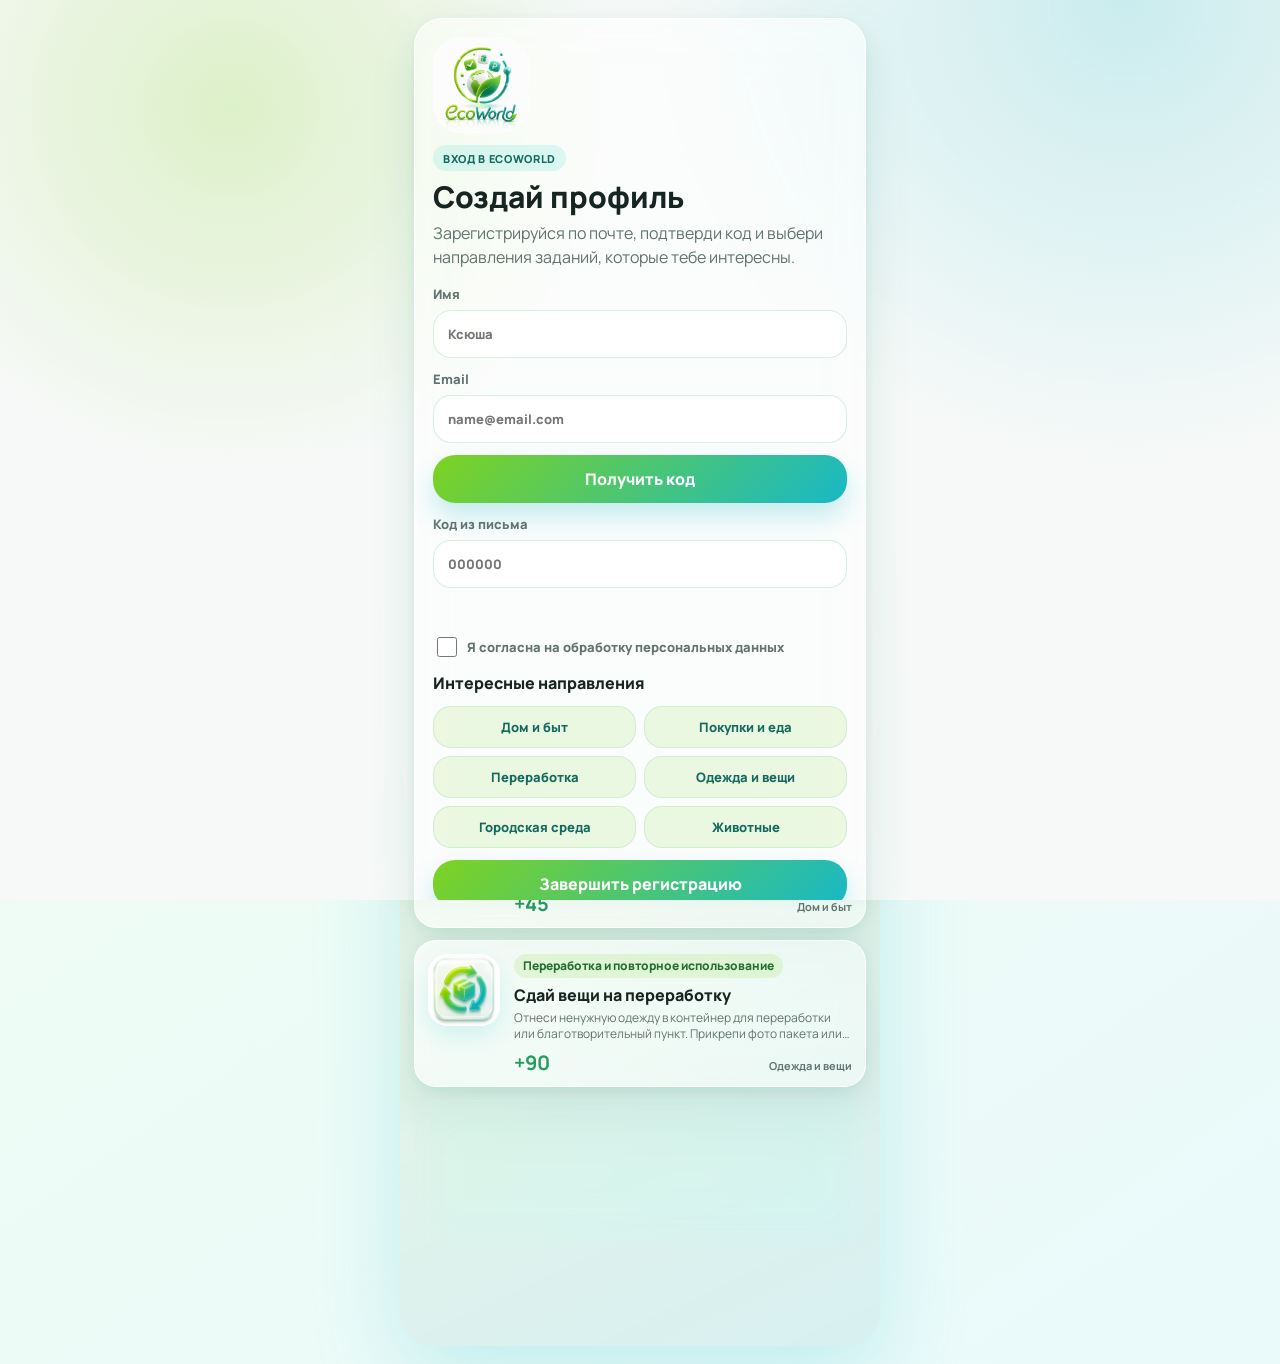
==== index.html @ ea5f26db "Add files via upload" ====
<!doctype html>
<html lang="ru">
  <head>
    <meta charset="UTF-8" />
    <meta name="viewport" content="width=device-width, initial-scale=1.0, viewport-fit=cover" />
    <title>EcoWorld</title>
    <link rel="stylesheet" href="./styles.css" />
    <script src="https://api-maps.yandex.ru/2.1/?lang=ru_RU" defer></script>
  </head>
  <body>
    <div class="phone-shell">
      <section class="auth-screen active" id="authScreen">
        <div class="auth-card glass-card">
          <img src="./assets/ecoworld-logo.png" alt="EcoWorld" />
          <span class="kicker">Вход в EcoWorld</span>
          <h1>Создай профиль</h1>
          <p>Зарегистрируйся по почте, подтверди код и выбери направления заданий, которые тебе интересны.</p>

          <form class="auth-form" id="authForm">
            <label>
              Имя
              <input name="name" type="text" placeholder="Ксюша" required />
            </label>
            <label>
              Email
              <input name="email" type="email" placeholder="name@email.com" required />
            </label>
            <button class="primary-action" type="button" id="sendCodeButton">Получить код</button>
            <label>
              Код из письма
              <input name="code" inputmode="numeric" maxlength="6" placeholder="000000" required />
            </label>
            <p class="demo-code" id="demoCodeHint"></p>
            <label class="consent-row">
              <input name="consent" type="checkbox" required />
              <span>Я согласна на обработку персональных данных</span>
            </label>
            <div class="interest-select" id="interestSelect" aria-label="Интересные направления заданий"></div>
            <button class="primary-action" type="submit">Завершить регистрацию</button>
          </form>
        </div>
      </section>

      <header class="app-header">
        <button class="logo-button" data-home="tasks" aria-label="EcoWorld">
          <img src="./assets/ecoworld-logo.png" alt="EcoWorld" />
        </button>
        <div class="header-copy">
          <strong>EcoWorld</strong>
          <span>Экология, которая приносит пользу</span>
        </div>
        <div class="balance-pill" id="headerBalance">0</div>
      </header>

      <main class="screen-stack">
        <section class="screen active" id="screen-tasks">
          <div class="screen-title">
            <span class="kicker">Все действия</span>
            <h1>Задания EcoWorld</h1>
            <p>Делай как обычно. Получай больше.</p>
          </div>

          <div class="segment-control" aria-label="Фильтр заданий">
            <button class="segment active" data-task-filter="all">Все</button>
            <button class="segment" data-task-filter="points">Точки рядом</button>
            <button class="segment" data-task-filter="independent">Можно везде</button>
          </div>

          <div class="task-feed" id="taskFeed"></div>
        </section>

        <section class="screen" id="screen-map">
          <div class="screen-title">
            <span class="kicker">Карта партнеров</span>
            <h1>Задания рядом</h1>
            <p>На карте показаны задания компаний-партнеров, привязанные к конкретной точке.</p>
          </div>

          <div class="glass-card map-card">
            <div id="yandexMap" class="yandex-map" aria-label="Яндекс карта с партнерскими заданиями"></div>
            <div class="map-fallback" id="mapFallback" hidden>
              <strong>Яндекс Карты</strong>
              <span>Если карта не загрузилась, откройте точку партнера через кнопку в задании.</span>
            </div>
          </div>

          <div class="partner-map-list" id="partnerMapList"></div>
        </section>

        <section class="screen" id="screen-learning">
          <div class="screen-title">
            <span class="kicker">Обучение</span>
            <h1>Полезные материалы</h1>
            <p>Короткие карточки, статьи и практические подсказки по экологичным действиям.</p>
          </div>
          <div class="learning-feed" id="learningFeed"></div>
        </section>

        <section class="screen" id="screen-task-detail">
          <button class="back-button" data-back="tasks">Назад</button>
          <article id="taskDetailPage"></article>
        </section>

        <section class="screen" id="screen-confirm">
          <button class="back-button" data-back="detail">Назад</button>
          <article id="confirmPage"></article>
        </section>

        <section class="screen" id="screen-learning-detail">
          <button class="back-button" data-back="learning">Назад</button>
          <article id="learningDetailPage"></article>
        </section>

        <section class="screen" id="screen-rating">
          <div class="screen-title">
            <span class="kicker">Экология</span>
            <h1>Рейтинг</h1>
            <p>Выполняй задания, поднимайся выше и забирай приз месяца.</p>
          </div>
          <div id="leaderboard" class="leaderboard"></div>
        </section>

        <section class="screen" id="screen-profile">
          <div class="profile-hero glass-card" id="profileHero"></div>
          <div class="section-heading">
            <span class="kicker">Экологический вклад</span>
            <h2>Результат по типам заданий</h2>
          </div>
          <div class="impact-grid" id="impactGrid"></div>
          <div class="glass-card history-card">
            <div class="card-head">
              <span class="kicker">История</span>
              <h2>Выполнено</h2>
            </div>
            <div id="historyList"></div>
          </div>
        </section>
      </main>

      <nav class="bottom-nav" aria-label="Навигация приложения">
        <button class="bottom-link active" data-view="tasks"><span>✓</span>Задания</button>
        <button class="bottom-link" data-view="map"><span>⌖</span>Карта</button>
        <button class="bottom-link" data-view="learning"><span>◇</span>Обучение</button>
        <button class="bottom-link" data-view="rating"><span>▦</span>Рейтинг</button>
        <button class="bottom-link" data-view="profile"><span>◉</span>Профиль</button>
      </nav>
    </div>

    <script src="./app.js"></script>
  </body>
</html>
---- styles.css ----
@import url("https://fonts.googleapis.com/css2?family=Manrope:wght@400;600;700;800&display=swap");

:root {
  --green: #7ed321;
  --dark-green: #33b864;
  --teal: #28d7c5;
  --tech-teal: #18b8c7;
  --white: #ffffff;
  --soft-bg: #f7f9f8;
  --ink: #172522;
  --muted: #60736f;
  --line: rgba(51, 184, 100, 0.18);
  --glass: rgba(255, 255, 255, 0.58);
  --gradient: linear-gradient(135deg, #7ed321 0%, #18b8c7 100%);
  --gradient-soft: linear-gradient(145deg, rgba(126, 211, 33, 0.18), rgba(40, 215, 197, 0.14));
  --shadow: 0 18px 45px rgba(19, 115, 104, 0.14), 0 3px 12px rgba(51, 184, 100, 0.08);
  --radius-lg: 28px;
  --radius-md: 22px;
  --radius-sm: 16px;
  font-family: "Manrope", Inter, system-ui, sans-serif;
}

* {
  box-sizing: border-box;
}

html {
  min-height: 100%;
  background: var(--soft-bg);
}

body {
  margin: 0;
  min-width: 320px;
  min-height: 100vh;
  color: var(--ink);
  background: linear-gradient(145deg, #f7f9f8 0%, #eefcf5 42%, #eafafb 100%);
}

button,
input,
textarea {
  font: inherit;
}

button {
  cursor: pointer;
}

.phone-shell {
  width: min(100%, 480px);
  min-height: 100vh;
  margin: 0 auto;
  position: relative;
  overflow-x: hidden;
  background:
    linear-gradient(155deg, rgba(255, 255, 255, 0.84) 0%, rgba(126, 211, 33, 0.1) 42%, rgba(24, 184, 199, 0.14) 100%),
    var(--soft-bg);
}

.phone-shell::before {
  display: none;
}

.auth-screen {
  position: fixed;
  inset: 0;
  z-index: 80;
  display: none;
  place-items: start center;
  padding: 18px 14px;
  overflow-y: auto;
  background:
    radial-gradient(circle at 18% 12%, rgba(126, 211, 33, 0.22), transparent 28%),
    radial-gradient(circle at 88% 0%, rgba(24, 184, 199, 0.2), transparent 32%),
    rgba(247, 249, 248, 0.94);
  backdrop-filter: blur(18px);
}

.auth-screen.active {
  display: grid;
}

.auth-card {
  width: min(100%, 452px);
  padding: 18px;
}

.auth-card > img {
  display: block;
  width: 96px;
  height: 96px;
  object-fit: contain;
  margin-bottom: 12px;
  border-radius: 28px;
  background: rgba(255, 255, 255, 0.72);
}

.auth-form,
.interest-select {
  display: grid;
  gap: 12px;
}

.auth-form label {
  display: grid;
  gap: 7px;
  color: var(--muted);
  font-size: 13px;
  font-weight: 800;
}

.auth-form input {
  min-height: 48px;
  border: 1px solid rgba(51, 184, 100, 0.2);
  border-radius: 18px;
  padding: 0 14px;
  color: var(--ink);
  background: rgba(255, 255, 255, 0.84);
  outline: 0;
}

.consent-row {
  grid-template-columns: auto 1fr;
  align-items: center;
}

.consent-row input {
  width: 20px;
  height: 20px;
  min-height: 20px;
}

.demo-code {
  min-height: 22px;
  margin-bottom: 0;
  color: #146a5f;
  font-weight: 800;
}

.interest-title {
  color: var(--ink);
  font-weight: 800;
}

.interest-grid {
  display: grid;
  grid-template-columns: repeat(2, minmax(0, 1fr));
  gap: 8px;
}

.interest-chip {
  position: relative;
  display: block !important;
}

.interest-chip input {
  position: absolute;
  opacity: 0;
  pointer-events: none;
}

.interest-chip span {
  display: grid;
  min-height: 42px;
  place-items: center;
  padding: 8px;
  border-radius: 18px;
  text-align: center;
  color: #146a5f;
  background: rgba(126, 211, 33, 0.12);
  border: 1px solid rgba(51, 184, 100, 0.16);
}

.interest-chip input:checked + span {
  color: var(--white);
  background: var(--gradient);
  box-shadow: 0 12px 22px rgba(24, 184, 199, 0.18);
}

.app-header {
  position: sticky;
  top: 0;
  z-index: 20;
  display: grid;
  grid-template-columns: 58px 1fr auto;
  align-items: center;
  gap: 10px;
  padding: max(12px, env(safe-area-inset-top)) 18px 12px;
  background: rgba(247, 249, 248, 0.78);
  border-bottom: 1px solid rgba(255, 255, 255, 0.74);
  backdrop-filter: blur(18px);
}

.logo-button {
  width: 58px;
  height: 58px;
  border: 0;
  border-radius: 20px;
  background: rgba(255, 255, 255, 0.68);
  box-shadow: 0 10px 24px rgba(51, 184, 100, 0.16);
  display: grid;
  place-items: center;
}

.logo-button img {
  width: 50px;
  height: 50px;
  object-fit: contain;
}

.header-copy {
  min-width: 0;
}

.header-copy strong,
.header-copy span {
  display: block;
}

.header-copy strong {
  font-size: 20px;
  font-weight: 800;
  letter-spacing: 0;
}

.header-copy span {
  color: var(--muted);
  font-size: 12px;
  white-space: nowrap;
  overflow: hidden;
  text-overflow: ellipsis;
}

.balance-pill {
  min-width: 58px;
  height: 42px;
  border-radius: 999px;
  display: grid;
  place-items: center;
  color: var(--white);
  background: var(--gradient);
  font-weight: 800;
  box-shadow: 0 10px 24px rgba(24, 184, 199, 0.28);
}

.screen-stack {
  position: relative;
  z-index: 1;
  padding: 16px 14px 100px;
}

.screen {
  display: none;
  animation: rise 220ms ease;
}

.screen.active {
  display: block;
}

@keyframes rise {
  from {
    opacity: 0;
    transform: translateY(8px);
  }
  to {
    opacity: 1;
    transform: translateY(0);
  }
}

.screen-title {
  margin: 4px 2px 16px;
}

.kicker {
  display: inline-flex;
  align-items: center;
  min-height: 26px;
  padding: 0 10px;
  border-radius: 999px;
  color: #146a5f;
  background: rgba(40, 215, 197, 0.15);
  font-size: 11px;
  font-weight: 800;
  text-transform: uppercase;
  letter-spacing: 0.06em;
}

h1,
h2,
h3,
p {
  margin-top: 0;
}

h1 {
  margin: 10px 0 8px;
  font-size: 30px;
  line-height: 1.05;
  font-weight: 800;
  letter-spacing: 0;
}

h2 {
  margin: 8px 0;
  font-size: 23px;
  line-height: 1.15;
  font-weight: 800;
  letter-spacing: 0;
}

h3 {
  margin: 8px 0 6px;
  font-size: 18px;
  line-height: 1.2;
  font-weight: 800;
  letter-spacing: 0;
}

p {
  color: var(--muted);
  line-height: 1.5;
}

.glass-card {
  border: 1px solid rgba(255, 255, 255, 0.9);
  border-radius: var(--radius-lg);
  background: var(--glass);
  box-shadow: var(--shadow);
  backdrop-filter: blur(24px) saturate(135%);
  -webkit-backdrop-filter: blur(24px) saturate(135%);
}

.map-card {
  position: relative;
  height: 390px;
  overflow: hidden;
}

.yandex-map {
  width: 100%;
  height: 100%;
}

.map-fallback {
  position: absolute;
  inset: 18px;
  display: grid;
  place-content: center;
  gap: 8px;
  text-align: center;
  border-radius: 22px;
  background:
    linear-gradient(135deg, rgba(126, 211, 33, 0.84), rgba(24, 184, 199, 0.84)),
    var(--soft-bg);
  color: var(--white);
}

.map-fallback[hidden] {
  display: none !important;
}

.map-fallback span {
  color: rgba(255, 255, 255, 0.88);
}

.partner-map-list,
.task-feed,
.learning-feed,
.leaderboard,
#historyList {
  display: grid;
  gap: 12px;
}

.partner-map-list {
  margin-top: 14px;
}

.partner-row,
.task-card,
.learning-card,
.leader-row,
.history-row,
.impact-card,
.detail-card,
.confirm-card {
  border: 1px solid rgba(255, 255, 255, 0.82);
  border-radius: var(--radius-md);
  background: linear-gradient(145deg, rgba(255, 255, 255, 0.72), rgba(255, 255, 255, 0.46));
  box-shadow: var(--shadow);
  backdrop-filter: blur(22px) saturate(135%);
  -webkit-backdrop-filter: blur(22px) saturate(135%);
}

.partner-row {
  display: grid;
  grid-template-columns: 58px 1fr;
  gap: 12px;
  align-items: center;
  padding: 12px;
  border: 0;
  color: inherit;
  text-align: left;
  width: 100%;
}

.round-image,
.round-icon {
  display: grid;
  place-items: center;
  width: 58px;
  height: 58px;
  border-radius: 16px;
  color: var(--white);
  background: var(--gradient);
  box-shadow: inset 0 2px 8px rgba(255, 255, 255, 0.36), 0 10px 18px rgba(24, 184, 199, 0.18);
  font-weight: 800;
  overflow: hidden;
}

.round-image img {
  width: 100%;
  height: 100%;
  object-fit: cover;
}

.segment-control {
  display: grid;
  grid-template-columns: repeat(3, 1fr);
  gap: 6px;
  padding: 6px;
  margin-bottom: 14px;
  border-radius: 999px;
  background: rgba(255, 255, 255, 0.52);
  border: 1px solid rgba(255, 255, 255, 0.76);
  box-shadow: 0 12px 30px rgba(19, 115, 104, 0.09);
  backdrop-filter: blur(20px);
}

.segment {
  min-height: 38px;
  border: 0;
  border-radius: 999px;
  color: var(--muted);
  background: transparent;
  font-size: 13px;
  font-weight: 800;
}

.segment.active {
  color: var(--white);
  background: var(--gradient);
  box-shadow: 0 10px 22px rgba(24, 184, 199, 0.2);
}

.task-card {
  width: 100%;
  display: grid;
  grid-template-columns: 72px 1fr;
  gap: 14px;
  padding: 13px;
  color: inherit;
  text-align: left;
  transition: transform 180ms ease, box-shadow 180ms ease;
}

.task-card:hover {
  transform: translateY(-2px);
  box-shadow: 0 22px 48px rgba(19, 115, 104, 0.18);
}

.task-card:active {
  transform: scale(0.99);
}

.task-thumb,
.task-image {
  position: relative;
  overflow: hidden;
  border-radius: 20px;
  background: rgba(255, 255, 255, 0.68);
  min-height: 76px;
  display: grid;
  place-items: center;
  box-shadow: inset 0 2px 12px rgba(255, 255, 255, 0.32), 0 12px 24px rgba(24, 184, 199, 0.13);
}

.task-thumb img,
.task-image img {
  width: 100%;
  height: 100%;
  object-fit: cover;
}

.task-thumb {
  width: 72px;
  height: 72px;
  min-height: 72px;
  align-self: start;
  box-shadow: 0 10px 24px rgba(24, 184, 199, 0.16);
}

.task-thumb img {
  object-fit: contain;
}

.task-body {
  min-width: 0;
}

.task-body h3 {
  margin: 8px 0 5px;
  font-size: 16px;
}

.task-summary {
  display: -webkit-box;
  margin: 0;
  overflow: hidden;
  font-size: 12px;
  line-height: 1.38;
  -webkit-box-orient: vertical;
  -webkit-line-clamp: 2;
}

.task-card-footer {
  display: flex;
  align-items: end;
  justify-content: space-between;
  gap: 10px;
  margin-top: 10px;
}

.task-card-footer strong {
  color: #259b5c;
  font-size: 20px;
  line-height: 1;
}

.task-card-footer span {
  overflow: hidden;
  color: var(--muted);
  font-size: 11px;
  font-weight: 700;
  text-align: right;
  text-overflow: ellipsis;
  white-space: nowrap;
}

.learning-card {
  width: 100%;
  display: grid;
  grid-template-columns: 82px 1fr;
  gap: 14px;
  padding: 13px;
  color: inherit;
  text-align: left;
  transition: transform 180ms ease, box-shadow 180ms ease;
}

.learning-card:hover {
  transform: translateY(-2px);
  box-shadow: 0 22px 48px rgba(19, 115, 104, 0.18);
}

.learning-card:active {
  transform: scale(0.99);
}

.learning-card img {
  width: 82px;
  height: 82px;
  object-fit: contain;
  border-radius: 20px;
  box-shadow: 0 12px 24px rgba(24, 184, 199, 0.13);
}

.learning-card strong,
.learning-card small {
  display: block;
}

.learning-card strong {
  margin: 8px 0 4px;
  font-size: 18px;
  line-height: 1.15;
}

.learning-card small {
  color: var(--muted);
  font-weight: 700;
}

.learning-card p {
  margin: 8px 0 0;
  font-size: 13px;
}

.meta-line,
.task-tags,
.detail-meta {
  display: flex;
  flex-wrap: wrap;
  gap: 8px;
  align-items: center;
}

.tag {
  display: inline-flex;
  align-items: center;
  min-height: 24px;
  padding: 0 9px;
  border-radius: 999px;
  background: rgba(126, 211, 33, 0.15);
  color: #246f33;
  font-size: 12px;
  font-weight: 800;
}

.tag.partner {
  background: rgba(40, 215, 197, 0.18);
  color: #146a5f;
}

.tag.done {
  color: var(--white);
  background: var(--dark-green);
}

.tag.accent {
  color: var(--white);
  background: var(--gradient);
}

.back-button,
.primary-action,
.secondary-action,
.upload-label,
.text-submit {
  border: 0;
  border-radius: 22px;
  min-height: 48px;
  font-weight: 800;
}

.back-button {
  display: inline-flex;
  align-items: center;
  gap: 8px;
  padding: 0 14px;
  margin-bottom: 14px;
  color: #146a5f;
  background: rgba(255, 255, 255, 0.74);
}

.back-button::before {
  content: "‹";
  font-size: 24px;
  line-height: 0;
}

.detail-card,
.confirm-card {
  padding: 14px;
}

.task-image {
  height: 210px;
  margin: 12px 0 16px;
}

.points-box {
  display: flex;
  justify-content: space-between;
  align-items: center;
  gap: 16px;
  margin: 16px 0;
  padding: 14px;
  border-radius: 22px;
  background: linear-gradient(135deg, rgba(126, 211, 33, 0.16), rgba(40, 215, 197, 0.14));
}

.points-box strong {
  color: #146a5f;
  font-size: 24px;
}

.action-stack {
  display: grid;
  gap: 10px;
  margin-top: 16px;
}

.primary-action,
.text-submit {
  width: 100%;
  color: var(--white);
  background: var(--gradient);
  box-shadow: 0 14px 26px rgba(24, 184, 199, 0.24);
}

.secondary-action,
.upload-label {
  width: 100%;
  color: #146a5f;
  background: rgba(255, 255, 255, 0.82);
  border: 1px solid rgba(51, 184, 100, 0.18);
}

.upload-label {
  display: grid;
  place-items: center;
}

.upload-label input {
  display: none;
}

.confirm-hint {
  text-align: center;
  color: var(--ink);
  font-weight: 800;
}

.qr-wrap {
  display: grid;
  place-items: center;
  padding: 16px;
}

#qrCanvas {
  width: 230px;
  height: 230px;
  border: 12px solid rgba(255, 255, 255, 0.9);
  border-radius: 24px;
  box-shadow: 0 14px 34px rgba(24, 184, 199, 0.16);
}

.proof-textarea {
  width: 100%;
  min-height: 128px;
  resize: vertical;
  margin: 12px 0;
  padding: 14px;
  border-radius: 22px;
  border: 1px solid rgba(51, 184, 100, 0.2);
  outline: 0;
  background: rgba(255, 255, 255, 0.82);
}

.leader-row,
.history-row {
  display: grid;
  grid-template-columns: auto 1fr auto;
  gap: 12px;
  align-items: center;
  padding: 12px;
}

.rank {
  display: grid;
  place-items: center;
  width: 42px;
  height: 42px;
  border-radius: 16px;
  color: var(--white);
  background: var(--gradient);
  font-weight: 800;
}

.profile-hero {
  padding: 18px;
  margin-bottom: 12px;
}

.section-heading {
  margin: 20px 2px 12px;
}

.section-heading h2 {
  margin-bottom: 0;
}

.profile-top {
  display: grid;
  grid-template-columns: 72px 1fr;
  gap: 14px;
  align-items: center;
}

.avatar {
  display: grid;
  place-items: center;
  width: 72px;
  height: 72px;
  border-radius: 24px;
  color: var(--white);
  background: var(--gradient);
  font-size: 30px;
  font-weight: 800;
}

.profile-stats,
.impact-grid {
  display: grid;
  grid-template-columns: repeat(2, 1fr);
  gap: 10px;
}

.impact-grid {
  grid-template-columns: 1fr;
}

.profile-stats {
  margin-top: 16px;
}

.profile-meta {
  display: grid;
  gap: 6px;
  margin-top: 14px;
  color: var(--muted);
  font-size: 13px;
  font-weight: 700;
}

.stat-box,
.impact-card {
  padding: 14px;
}

.stat-box {
  border-radius: 22px;
  border: 1px solid rgba(255, 255, 255, 0.82);
  background: rgba(255, 255, 255, 0.48);
  box-shadow: 0 10px 22px rgba(19, 115, 104, 0.08);
}

.stat-box strong,
.impact-card strong {
  display: block;
  font-size: 23px;
  color: #146a5f;
}

.taxonomy-result {
  display: grid;
  grid-template-columns: 70px 1fr;
  gap: 14px;
  align-items: center;
}

.taxonomy-result > img {
  width: 70px;
  height: 70px;
  border-radius: 20px;
  object-fit: cover;
  box-shadow: 0 10px 24px rgba(24, 184, 199, 0.16);
}

.taxonomy-result-copy > span {
  display: block;
  color: var(--ink);
  font-size: 13px;
  font-weight: 800;
  line-height: 1.3;
}

.taxonomy-result-numbers {
  display: flex;
  align-items: baseline;
  justify-content: space-between;
  gap: 12px;
  margin: 8px 0;
}

.taxonomy-result-numbers small {
  color: var(--muted);
  font-weight: 700;
}

.result-track {
  height: 7px;
  overflow: hidden;
  border-radius: 999px;
  background: rgba(51, 184, 100, 0.12);
}

.result-track span {
  display: block;
  min-width: 5px;
  height: 100%;
  border-radius: inherit;
  background: var(--gradient);
}

.history-card {
  margin-top: 12px;
  padding: 16px;
}

.card-head h2 {
  margin-bottom: 12px;
}

.bottom-nav {
  position: fixed;
  left: 50%;
  bottom: 0;
  z-index: 30;
  display: grid;
  grid-template-columns: repeat(5, 1fr);
  gap: 4px;
  width: min(100%, 480px);
  transform: translateX(-50%);
  padding: 8px 10px max(8px, env(safe-area-inset-bottom));
  border-top: 1px solid rgba(255, 255, 255, 0.8);
  background: rgba(255, 255, 255, 0.62);
  box-shadow: 0 -12px 36px rgba(19, 115, 104, 0.11);
  backdrop-filter: blur(24px) saturate(140%);
  -webkit-backdrop-filter: blur(24px) saturate(140%);
}

.bottom-link {
  display: grid;
  place-items: center;
  gap: 2px;
  min-height: 58px;
  border: 0;
  border-radius: 20px;
  color: var(--muted);
  background: transparent;
  font-size: 11px;
  font-weight: 800;
}

.bottom-link span {
  display: grid;
  place-items: center;
  width: 26px;
  height: 26px;
  border-radius: 10px;
  color: #146a5f;
  background: rgba(126, 211, 33, 0.14);
  font-size: 15px;
}

.bottom-link.active {
  color: #146a5f;
  background: rgba(126, 211, 33, 0.14);
}

.bottom-link.active span {
  color: var(--white);
  background: var(--gradient);
}

.is-hidden {
  display: none !important;
}

@media (min-width: 760px) {
  body {
    padding: 18px 0;
  }

  .phone-shell {
    border-radius: 34px;
    min-height: calc(100vh - 36px);
    box-shadow: 0 30px 90px rgba(24, 184, 199, 0.2);
  }

  .app-header {
    border-radius: 34px 34px 0 0;
  }

  .bottom-nav {
    border-radius: 28px 28px 0 0;
  }
}

@media (max-width: 380px) {
  .header-copy span {
    display: none;
  }

  h1 {
    font-size: 27px;
  }

  .task-card {
    grid-template-columns: 62px 1fr;
  }

  .task-thumb {
    width: 62px;
    height: 62px;
    min-height: 62px;
  }

  .learning-card {
    grid-template-columns: 64px 1fr;
  }

  .learning-card img {
    width: 64px;
    height: 64px;
  }

  .interest-grid {
    grid-template-columns: 1fr;
  }
}
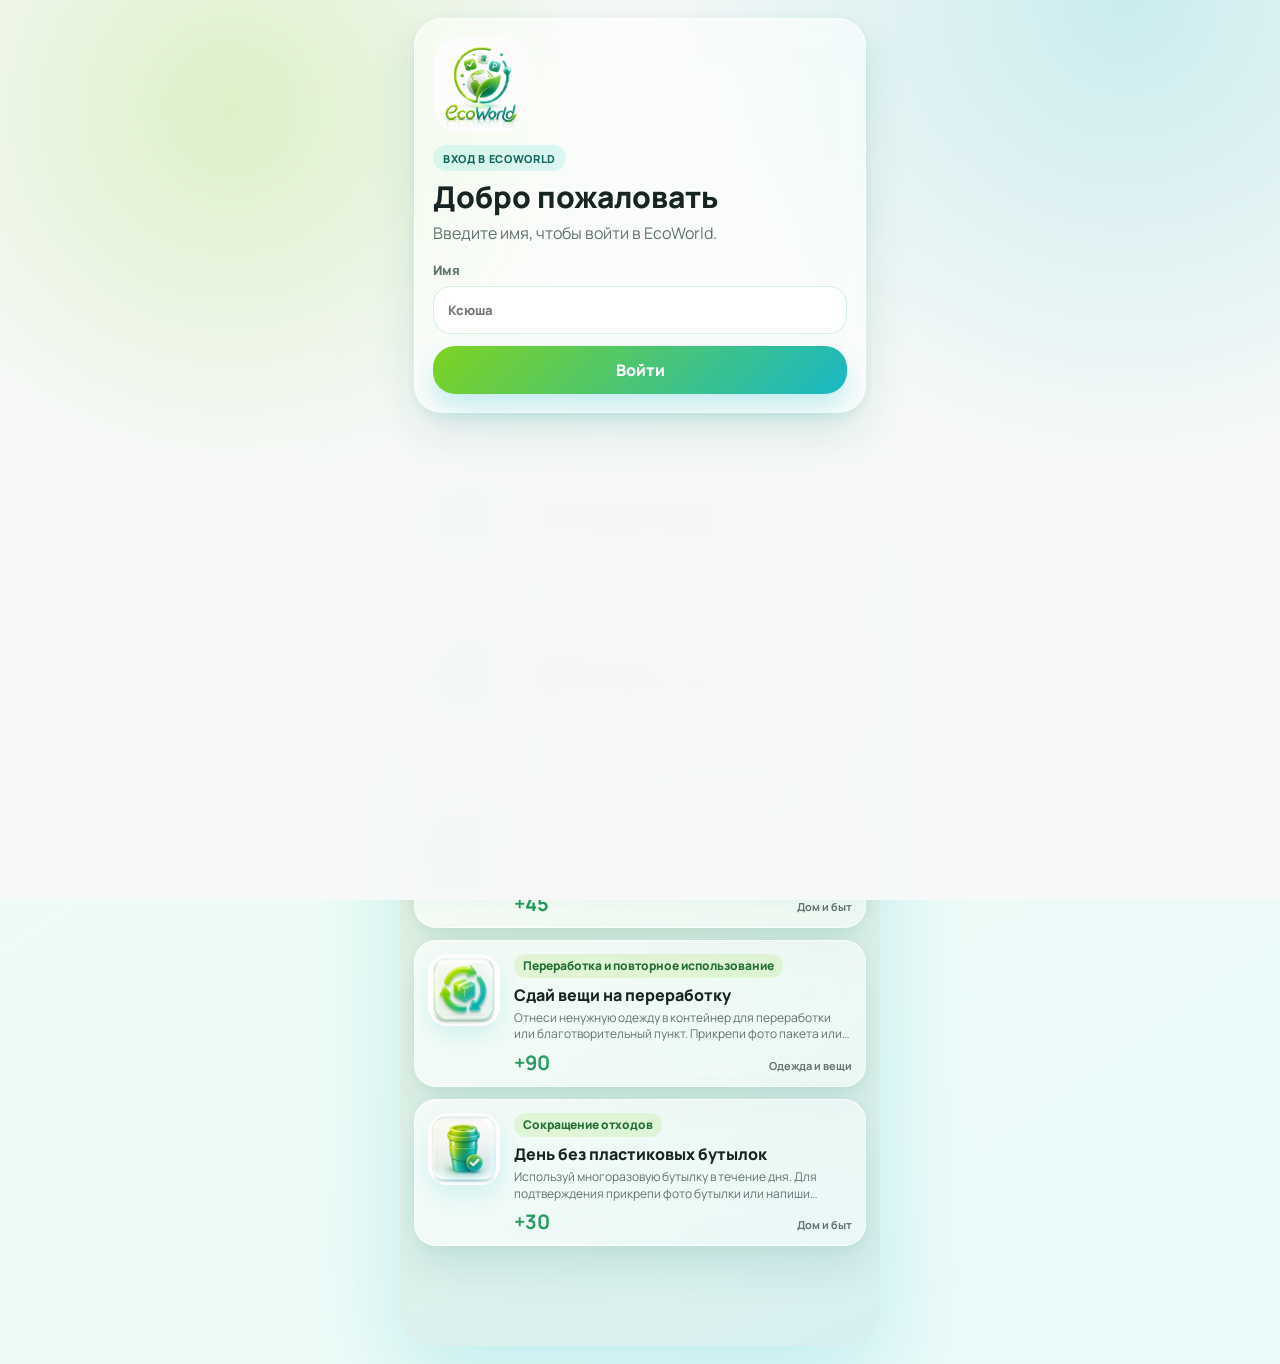
==== commit d51401ec: "Add files via upload" ====
--- a/index.html
+++ b/index.html
@@ -13,30 +13,15 @@
         <div class="auth-card glass-card">
           <img src="./assets/ecoworld-logo.png" alt="EcoWorld" />
           <span class="kicker">Вход в EcoWorld</span>
-          <h1>Создай профиль</h1>
-          <p>Зарегистрируйся по почте, подтверди код и выбери направления заданий, которые тебе интересны.</p>
+          <h1>Добро пожаловать</h1>
+          <p>Введите имя, чтобы войти в EcoWorld.</p>
 
           <form class="auth-form" id="authForm">
             <label>
               Имя
               <input name="name" type="text" placeholder="Ксюша" required />
             </label>
-            <label>
-              Email
-              <input name="email" type="email" placeholder="name@email.com" required />
-            </label>
-            <button class="primary-action" type="button" id="sendCodeButton">Получить код</button>
-            <label>
-              Код из письма
-              <input name="code" inputmode="numeric" maxlength="6" placeholder="000000" required />
-            </label>
-            <p class="demo-code" id="demoCodeHint"></p>
-            <label class="consent-row">
-              <input name="consent" type="checkbox" required />
-              <span>Я согласна на обработку персональных данных</span>
-            </label>
-            <div class="interest-select" id="interestSelect" aria-label="Интересные направления заданий"></div>
-            <button class="primary-action" type="submit">Завершить регистрацию</button>
+            <button class="primary-action" type="submit">Войти</button>
           </form>
         </div>
       </section>
@@ -146,6 +131,7 @@
       </nav>
     </div>
 
+    <script src="./catalog.js"></script>
     <script src="./app.js"></script>
   </body>
 </html>
--- a/styles.css
+++ b/styles.css
@@ -96,8 +96,7 @@
   background: rgba(255, 255, 255, 0.72);
 }
 
-.auth-form,
-.interest-select {
+.auth-form {
   display: grid;
   gap: 12px;
 }
@@ -120,63 +119,6 @@
   outline: 0;
 }
 
-.consent-row {
-  grid-template-columns: auto 1fr;
-  align-items: center;
-}
-
-.consent-row input {
-  width: 20px;
-  height: 20px;
-  min-height: 20px;
-}
-
-.demo-code {
-  min-height: 22px;
-  margin-bottom: 0;
-  color: #146a5f;
-  font-weight: 800;
-}
-
-.interest-title {
-  color: var(--ink);
-  font-weight: 800;
-}
-
-.interest-grid {
-  display: grid;
-  grid-template-columns: repeat(2, minmax(0, 1fr));
-  gap: 8px;
-}
-
-.interest-chip {
-  position: relative;
-  display: block !important;
-}
-
-.interest-chip input {
-  position: absolute;
-  opacity: 0;
-  pointer-events: none;
-}
-
-.interest-chip span {
-  display: grid;
-  min-height: 42px;
-  place-items: center;
-  padding: 8px;
-  border-radius: 18px;
-  text-align: center;
-  color: #146a5f;
-  background: rgba(126, 211, 33, 0.12);
-  border: 1px solid rgba(51, 184, 100, 0.16);
-}
-
-.interest-chip input:checked + span {
-  color: var(--white);
-  background: var(--gradient);
-  box-shadow: 0 12px 22px rgba(24, 184, 199, 0.18);
-}
 
 .app-header {
   position: sticky;
@@ -688,6 +630,332 @@
   font-size: 24px;
 }
 
+.task-impact-grid {
+  display: grid;
+  grid-template-columns: repeat(3, minmax(0, 1fr));
+  gap: 8px;
+  margin: 10px 0 18px;
+}
+
+.task-impact-grid > div {
+  min-width: 0;
+  padding: 12px 8px;
+  border: 1px solid rgba(255, 255, 255, 0.82);
+  border-radius: 18px;
+  text-align: center;
+  background: var(--gradient-soft);
+  box-shadow: 0 10px 22px rgba(19, 115, 104, 0.08);
+}
+
+.task-impact-grid strong,
+.task-impact-grid span {
+  display: block;
+}
+
+.task-impact-grid strong {
+  color: #146a5f;
+  font-size: 18px;
+}
+
+.task-impact-grid span {
+  margin-top: 3px;
+  color: var(--muted);
+  font-size: 10px;
+  font-weight: 700;
+}
+
+.learning-content {
+  display: grid;
+  gap: 12px;
+  margin-top: 18px;
+}
+
+.learning-section {
+  display: grid;
+  grid-template-columns: 38px 1fr;
+  gap: 12px;
+  padding: 14px;
+  border: 1px solid rgba(255, 255, 255, 0.82);
+  border-radius: 22px;
+  background: rgba(255, 255, 255, 0.5);
+  box-shadow: 0 10px 24px rgba(19, 115, 104, 0.08);
+}
+
+.learning-section-icon {
+  display: grid;
+  place-items: center;
+  width: 38px;
+  height: 38px;
+  border-radius: 14px;
+  color: var(--white);
+  background: var(--gradient);
+  font-size: 18px;
+  font-weight: 800;
+}
+
+.learning-section h2 {
+  margin: 3px 0 8px;
+  font-size: 18px;
+}
+
+.learning-section p {
+  margin-bottom: 0;
+}
+
+.article-subsection {
+  padding: 16px;
+  border-left: 4px solid #33b864;
+  border-radius: 4px 20px 20px 4px;
+  background: rgba(255, 255, 255, 0.48);
+  box-shadow: 0 10px 24px rgba(19, 115, 104, 0.07);
+}
+
+.article-subsection h2 {
+  margin: 0 0 10px;
+  font-size: 18px;
+}
+
+.article-subsection p:last-of-type {
+  margin-bottom: 0;
+}
+
+.article-subsection ul {
+  display: grid;
+  gap: 8px;
+  margin: 10px 0 0;
+  padding-left: 20px;
+  color: var(--muted);
+  line-height: 1.45;
+}
+
+.article-tip {
+  margin-top: 12px;
+  padding: 11px 12px;
+  border-radius: 16px;
+  color: #146a5f;
+  background: rgba(40, 215, 197, 0.12);
+  line-height: 1.45;
+}
+
+.learning-media-block {
+  min-width: 0;
+}
+
+.media-heading {
+  margin: 8px 2px 12px;
+}
+
+.media-heading h2 {
+  margin-bottom: 0;
+}
+
+.glossary-gallery {
+  display: flex;
+  gap: 12px;
+  padding: 2px 2px 12px;
+  overflow-x: auto;
+  scroll-snap-type: x mandatory;
+  scrollbar-width: thin;
+}
+
+.glossary-card {
+  position: relative;
+  flex: 0 0 min(82vw, 320px);
+  aspect-ratio: 1;
+  overflow: hidden;
+  border: 1px solid rgba(255, 255, 255, 0.9);
+  border-radius: 26px;
+  box-shadow: 0 16px 34px rgba(19, 115, 104, 0.16);
+  scroll-snap-align: center;
+}
+
+.glossary-card > img {
+  position: absolute;
+  inset: 0;
+  width: 100%;
+  height: 100%;
+  object-fit: cover;
+}
+
+.glossary-copy {
+  position: absolute;
+  inset: 17% 15%;
+  display: flex;
+  flex-direction: column;
+  justify-content: center;
+  overflow: hidden;
+  color: var(--ink);
+  text-align: center;
+}
+
+.glossary-copy h3 {
+  margin: 0 0 2px;
+  font-size: clamp(20px, 7vw, 28px);
+  line-height: 1.05;
+}
+
+.glossary-copy > span {
+  color: #146a5f;
+  font-size: 12px;
+  font-weight: 800;
+}
+
+.glossary-copy p {
+  margin: 10px 0 7px;
+  color: #334d47;
+  font-size: 12px;
+  line-height: 1.35;
+}
+
+.glossary-copy small {
+  color: #52706a;
+  font-size: 10px;
+  font-weight: 700;
+  line-height: 1.3;
+}
+
+.learning-infographic {
+  display: block;
+  width: 100%;
+  height: auto;
+  border-radius: 26px;
+  box-shadow: var(--shadow);
+}
+
+.infographic-stages {
+  display: grid;
+  gap: 8px;
+  margin: 14px 0 0;
+  padding: 0;
+  list-style: none;
+  counter-reset: stage;
+}
+
+.infographic-stages li {
+  counter-increment: stage;
+  display: grid;
+  grid-template-columns: 34px 1fr;
+  gap: 10px;
+  align-items: center;
+  padding: 10px;
+  border-radius: 18px;
+  background: rgba(255, 255, 255, 0.54);
+}
+
+.infographic-stages li::before {
+  content: counter(stage);
+  display: grid;
+  place-items: center;
+  width: 34px;
+  height: 34px;
+  border-radius: 12px;
+  color: var(--white);
+  background: var(--gradient);
+  font-weight: 800;
+}
+
+.infographic-stages span {
+  font-weight: 800;
+}
+
+.video-learning-list {
+  display: grid;
+  gap: 14px;
+}
+
+.video-learning-item {
+  padding: 14px;
+  border: 1px solid rgba(255, 255, 255, 0.84);
+  border-radius: 22px;
+  background: rgba(255, 255, 255, 0.5);
+  box-shadow: 0 12px 28px rgba(19, 115, 104, 0.1);
+}
+
+.video-learning-item h3 {
+  margin-top: 0;
+}
+
+.video-frame {
+  position: relative;
+  width: 100%;
+  aspect-ratio: 16 / 9;
+  overflow: hidden;
+  border-radius: 18px;
+  background: #102b27;
+}
+
+.video-frame iframe {
+  position: absolute;
+  inset: 0;
+  width: 100%;
+  height: 100%;
+  border: 0;
+}
+
+.external-media-link {
+  display: inline-flex;
+  align-items: center;
+  min-height: 42px;
+  margin-top: 10px;
+  padding: 0 14px;
+  border-radius: 16px;
+  color: #146a5f;
+  background: rgba(40, 215, 197, 0.14);
+  font-weight: 800;
+  text-decoration: none;
+}
+
+.learning-checklist {
+  display: grid;
+  gap: 9px;
+  margin: 0;
+  padding: 0;
+  list-style: none;
+}
+
+.learning-checklist li {
+  position: relative;
+  padding-left: 24px;
+  color: var(--muted);
+  line-height: 1.45;
+}
+
+.learning-checklist li::before {
+  content: "✓";
+  position: absolute;
+  left: 0;
+  color: #259b5c;
+  font-weight: 800;
+}
+
+.learning-callout {
+  display: grid;
+  gap: 7px;
+  padding: 16px;
+  border-radius: 22px;
+  box-shadow: 0 12px 28px rgba(19, 115, 104, 0.1);
+}
+
+.learning-callout span {
+  font-size: 11px;
+  font-weight: 800;
+  text-transform: uppercase;
+}
+
+.learning-callout strong {
+  line-height: 1.5;
+}
+
+.first-step {
+  color: #165c36;
+  background: linear-gradient(145deg, rgba(126, 211, 33, 0.2), rgba(51, 184, 100, 0.12));
+}
+
+.fact-card {
+  color: #135d66;
+  background: linear-gradient(145deg, rgba(40, 215, 197, 0.18), rgba(24, 184, 199, 0.12));
+}
+
 .action-stack {
   display: grid;
   gap: 10px;
@@ -1010,7 +1278,4 @@
     height: 64px;
   }
 
-  .interest-grid {
-    grid-template-columns: 1fr;
-  }
-}
+}
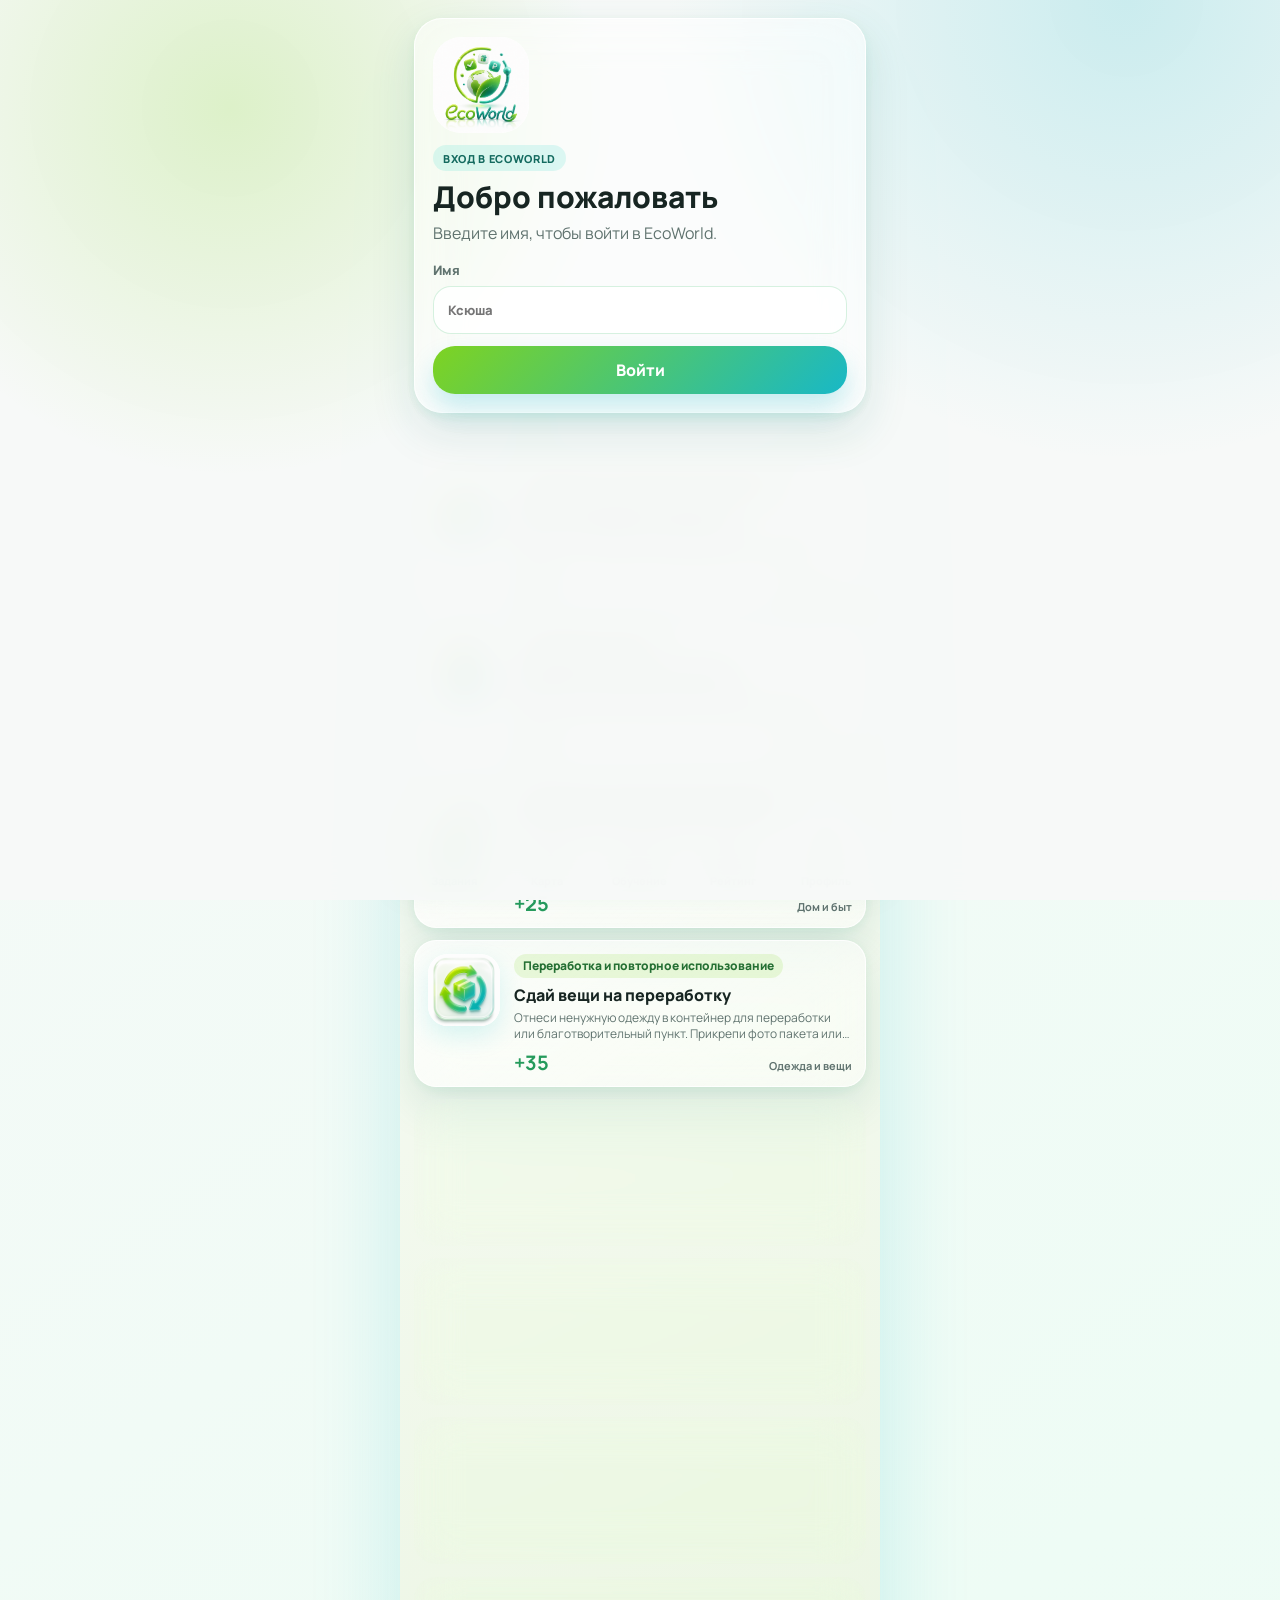
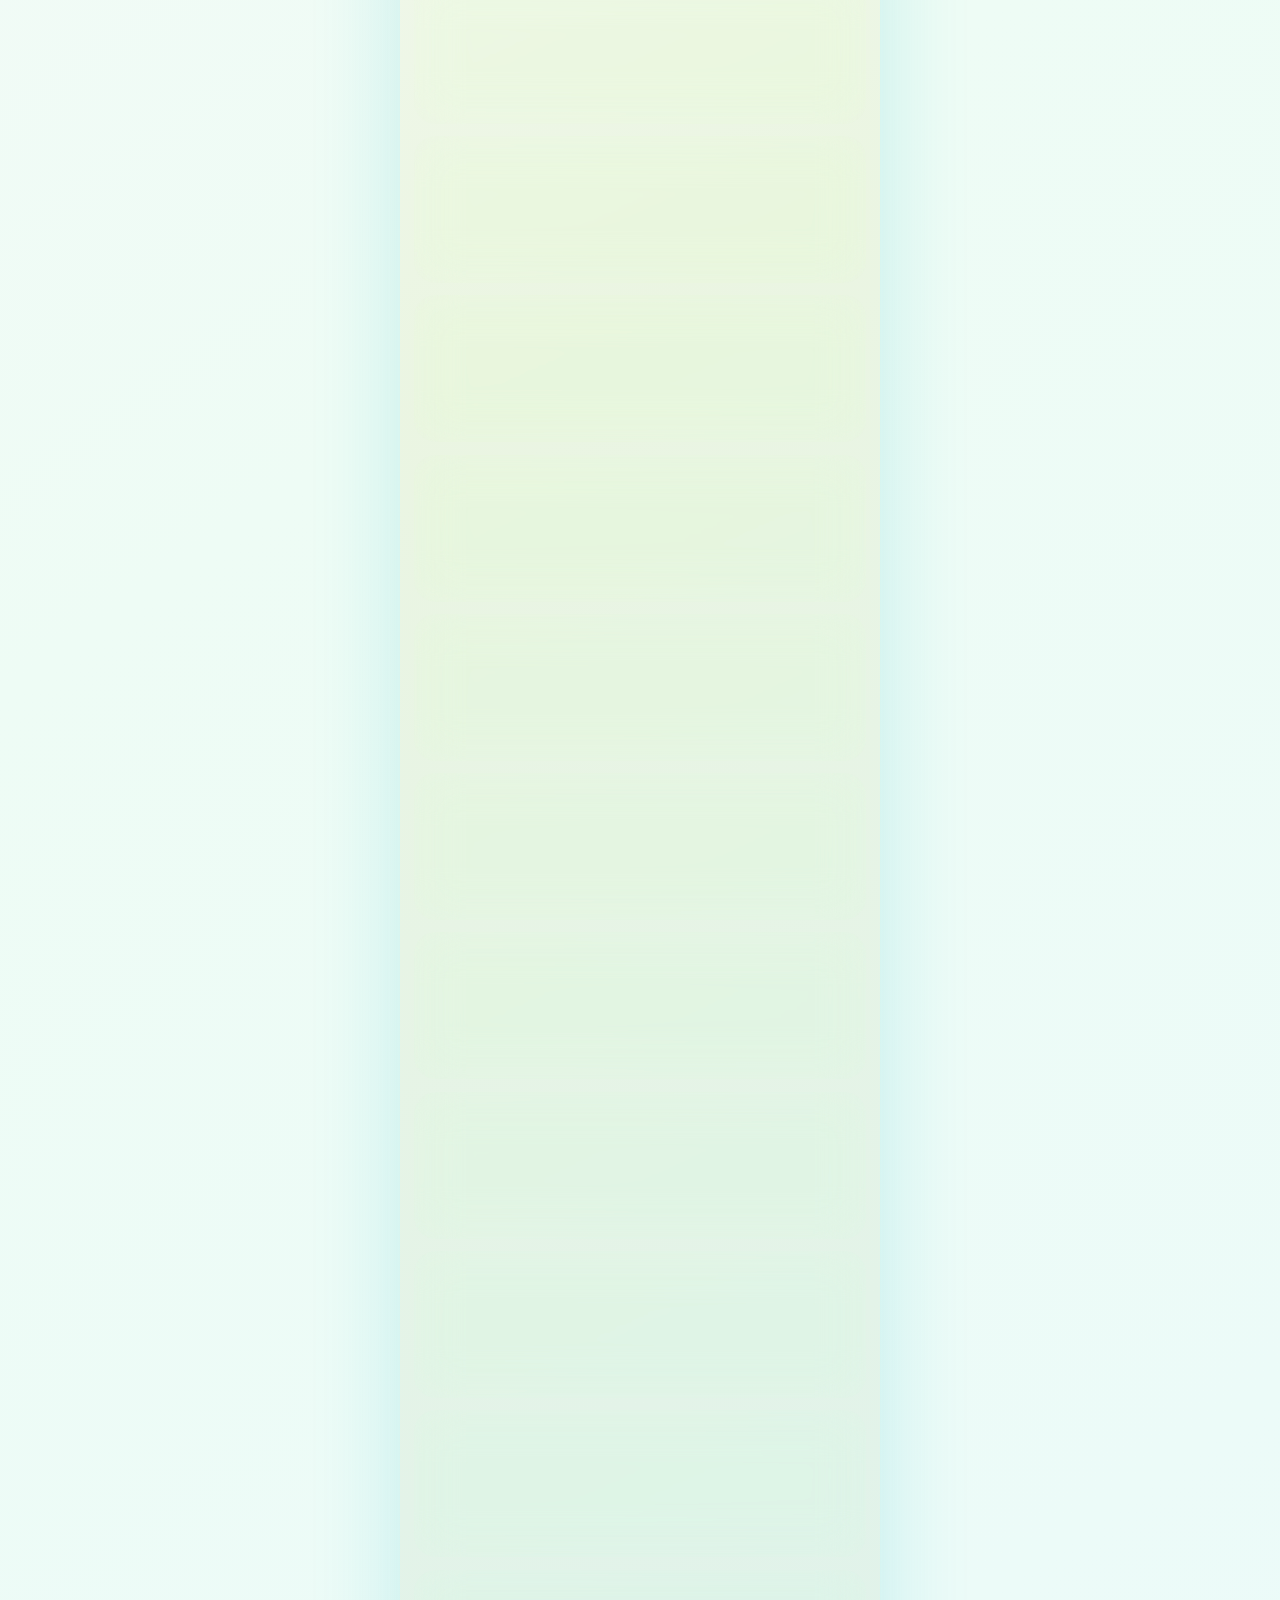
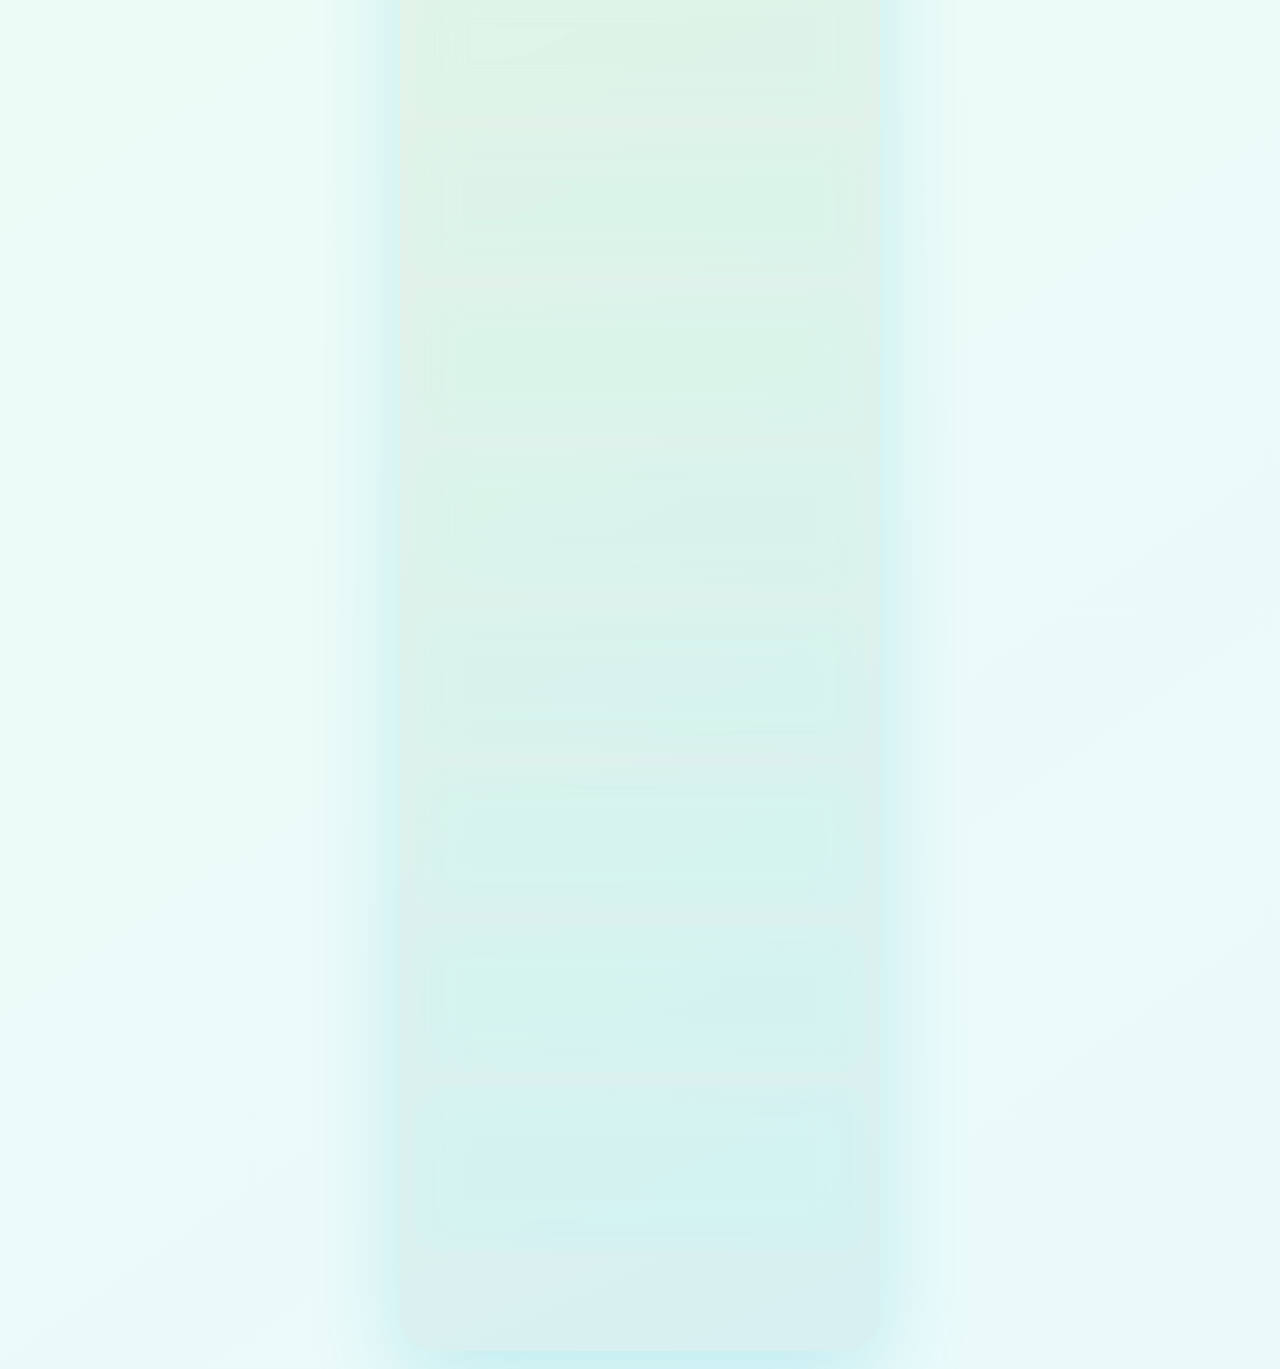
==== commit 9c302e61: "Add files via upload" ====
--- a/index.html
+++ b/index.html
@@ -4,7 +4,7 @@
     <meta charset="UTF-8" />
     <meta name="viewport" content="width=device-width, initial-scale=1.0, viewport-fit=cover" />
     <title>EcoWorld</title>
-    <link rel="stylesheet" href="./styles.css" />
+    <link rel="stylesheet" href="./styles.css?v=20260622-4" />
     <script src="https://api-maps.yandex.ru/2.1/?lang=ru_RU" defer></script>
   </head>
   <body>
@@ -131,7 +131,7 @@
       </nav>
     </div>
 
-    <script src="./catalog.js"></script>
-    <script src="./app.js"></script>
+    <script src="./catalog.js?v=20260622-4"></script>
+    <script src="./app.js?v=20260622-4"></script>
   </body>
 </html>
--- a/styles.css
+++ b/styles.css
@@ -983,6 +983,11 @@
   place-items: center;
 }
 
+.upload-label.has-file {
+  color: var(--white);
+  background: var(--gradient);
+}
+
 .upload-label input {
   display: none;
 }
@@ -991,6 +996,58 @@
   text-align: center;
   color: var(--ink);
   font-weight: 800;
+}
+
+.proof-file-status,
+.proof-message,
+.qr-scan-message {
+  margin: 8px 0 0;
+  color: #146a5f;
+  font-size: 13px;
+  font-weight: 800;
+  text-align: center;
+}
+
+.proof-message,
+.qr-scan-message {
+  color: #a23c32;
+}
+
+.qr-scan-message {
+  padding: 12px;
+  border: 1px solid rgba(162, 60, 50, 0.22);
+  border-radius: 18px;
+  background: rgba(255, 238, 235, 0.82);
+}
+
+.proof-preview,
+.saved-proof {
+  margin-top: 10px;
+  padding: 10px;
+  border-radius: 20px;
+  background: rgba(255, 255, 255, 0.68);
+  box-shadow: 0 12px 28px rgba(19, 115, 104, 0.1);
+}
+
+.proof-preview img,
+.saved-proof img {
+  display: block;
+  width: 100%;
+  max-height: 300px;
+  object-fit: contain;
+  border-radius: 14px;
+}
+
+.saved-proof span {
+  display: block;
+  margin-bottom: 8px;
+  color: #146a5f;
+  font-weight: 800;
+}
+
+.text-submit:disabled {
+  cursor: wait;
+  opacity: 0.55;
 }
 
 .qr-wrap {
@@ -1028,6 +1085,43 @@
   padding: 12px;
 }
 
+.rating-summary {
+  display: flex;
+  align-items: center;
+  justify-content: space-between;
+  padding: 16px 18px;
+  color: #146a5f;
+}
+
+.rating-summary span {
+  font-weight: 800;
+}
+
+.rating-summary strong {
+  font-size: 28px;
+  line-height: 1;
+}
+
+.leaderboard-labels {
+  display: grid;
+  grid-template-columns: 54px 1fr auto;
+  gap: 12px;
+  padding: 4px 12px 0;
+  color: var(--muted);
+  font-size: 11px;
+  font-weight: 800;
+  text-transform: uppercase;
+}
+
+.leaderboard-labels span:last-child {
+  text-align: right;
+}
+
+.leader-row.current-user {
+  border-color: rgba(51, 184, 100, 0.5);
+  background: linear-gradient(145deg, rgba(126, 211, 33, 0.2), rgba(24, 184, 199, 0.16));
+}
+
 .rank {
   display: grid;
   place-items: center;
